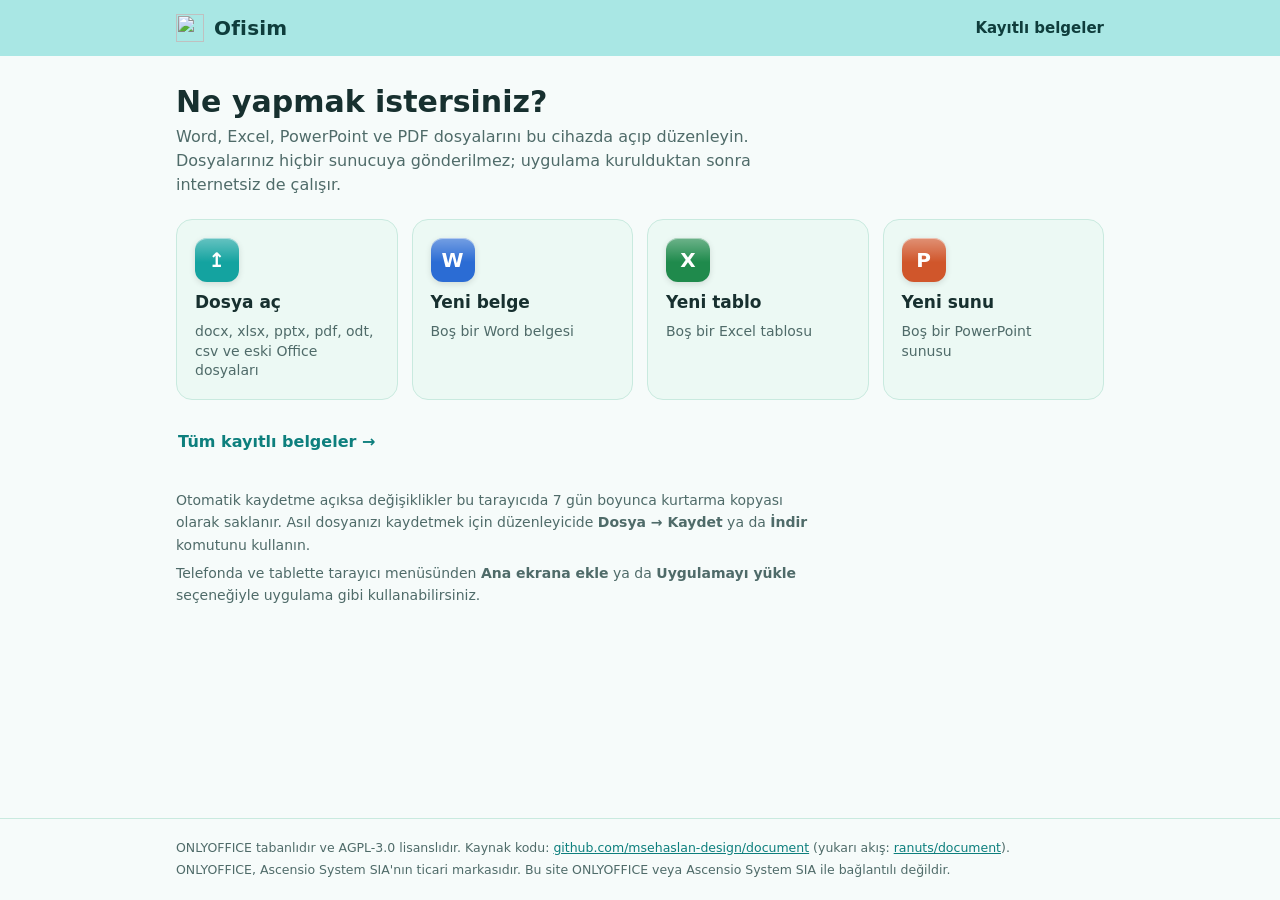
==== index.html @ 385ebc51 "feat(fork): Turkish-first shell and homepage - Turkish (tr) shell language with a complete message t" ====
<!doctype html>
<html lang="tr">
  <head>
    <meta charset="UTF-8" />
    <meta name="viewport" content="width=device-width, initial-scale=1.0, viewport-fit=cover" />
    <link rel="icon" type="image/svg+xml" href="/icons/document.svg" />
    <link rel="icon" type="image/png" sizes="32x32" href="/icons/document-32.png" />
    <link rel="apple-touch-icon" sizes="180x180" href="/icons/document-180.png" />
    <link rel="manifest" href="/manifest.json" />
    <!-- Deep links (?new=, ?file=, ?src=, ?open= ...) and embedding belong to the
         editor: forward them before anything renders. Same rule as upstream. -->
    <script>
      (function () {
        try {
          var q = location.search;
          var deep = /[?&](file|src|new|open|embed|embedded|readonly|agent)(=|&|$)/.test(q);
          var framed = window.parent !== window;
          if (deep || framed) {
            location.replace('/editor' + (q || (framed ? '?embed=1' : '')) + location.hash);
          }
        } catch (e) {}
      })();
    </script>
    <meta name="theme-color" content="#a9e7e4" />
    <meta name="mobile-web-app-capable" content="yes" />
    <meta name="robots" content="noindex" />
    <title>Ofisim</title>
    <meta
      name="description"
      content="Word, Excel, PowerPoint ve PDF dosyalarını tarayıcıda açın ve düzenleyin. Dosyalar cihazınızdan çıkmaz."
    />
    <style>
      /* This fork's homepage (Turkish), copied verbatim to the site root by
         bin/build-pages.mjs. Bulut look: light turquoise top bar, mint cards,
         buttons with a light top edge. No external assets. */
      :root {
        --bar: #a9e7e4;
        --bar-ink: #0f3d3c;
        --bg: #f6fbfa;
        --ink: #17302f;
        --muted: #4f6b69;
        --card: #ecf9f4;
        --card-line: #c9eadf;
        --accent: #14a3a0;
        --accent-dark: #0d7f7d;
        --word: #2b6cd4;
        --cell: #1f8a4c;
        --slide: #d0562b;
        --radius: 16px;
        font-family:
          'Inter',
          system-ui,
          -apple-system,
          'Segoe UI',
          Roboto,
          'Helvetica Neue',
          Arial,
          sans-serif;
        color: var(--ink);
        background: var(--bg);
      }
      @media (prefers-color-scheme: dark) {
        :root {
          --bar: #1d4746;
          --bar-ink: #dff7f5;
          --bg: #101a1a;
          --ink: #e5f2f0;
          --muted: #9fb8b5;
          --card: #172726;
          --card-line: #284241;
          --accent: #3cc6c2;
          --accent-dark: #7fdcd9;
        }
      }
      * {
        box-sizing: border-box;
      }
      body {
        margin: 0;
        min-height: 100vh;
        background: var(--bg);
        display: flex;
        flex-direction: column;
      }
      header {
        background: var(--bar);
        color: var(--bar-ink);
        padding: 14px 0;
        padding-top: max(14px, env(safe-area-inset-top));
      }
      .bar {
        max-width: 960px;
        margin: 0 auto;
        padding: 0 16px;
        display: flex;
        align-items: center;
        justify-content: space-between;
        gap: 12px;
      }
      .brand {
        display: flex;
        align-items: center;
        gap: 10px;
        font-weight: 700;
        font-size: 20px;
        letter-spacing: 0.2px;
      }
      .brand img {
        width: 28px;
        height: 28px;
      }
      .bar a {
        color: var(--bar-ink);
        text-decoration: none;
        font-weight: 600;
        font-size: 15px;
      }
      main {
        flex: 1;
        width: 100%;
        max-width: 960px;
        margin: 0 auto;
        padding: 24px 16px 32px;
      }
      h1 {
        font-size: clamp(22px, 4vw, 30px);
        margin: 4px 0 6px;
      }
      .lead {
        color: var(--muted);
        margin: 0 0 22px;
        font-size: 16px;
        line-height: 1.5;
        max-width: 62ch;
      }
      .grid {
        display: grid;
        grid-template-columns: repeat(auto-fit, minmax(200px, 1fr));
        gap: 14px;
      }
      .tile {
        display: flex;
        flex-direction: column;
        gap: 10px;
        align-items: flex-start;
        background: var(--card);
        border: 1px solid var(--card-line);
        border-radius: var(--radius);
        padding: 18px;
        color: inherit;
        text-decoration: none;
        cursor: pointer;
        font: inherit;
        text-align: left;
        transition:
          transform 0.12s ease,
          box-shadow 0.12s ease;
      }
      .tile:hover {
        transform: translateY(-2px);
        box-shadow: 0 6px 18px rgba(16, 80, 78, 0.12);
      }
      .tile:focus-visible {
        outline: none;
        box-shadow: 0 0 0 3px var(--accent);
      }
      .icon {
        width: 44px;
        height: 44px;
        border-radius: 12px;
        display: grid;
        place-items: center;
        color: #fff;
        font-weight: 800;
        font-size: 20px;
        background:
          linear-gradient(to bottom, rgba(255, 255, 255, 0.35), rgba(255, 255, 255, 0) 55%), var(--c, var(--accent));
        box-shadow:
          inset 0 1px 0 rgba(255, 255, 255, 0.45),
          0 2px 6px rgba(0, 0, 0, 0.12);
      }
      .tile b {
        font-size: 17px;
      }
      .tile span {
        color: var(--muted);
        font-size: 14px;
        line-height: 1.4;
      }
      .doc .icon {
        --c: var(--word);
      }
      .sheet .icon {
        --c: var(--cell);
      }
      .slides .icon {
        --c: var(--slide);
      }
      .recent {
        margin-top: 22px;
        display: flex;
        flex-wrap: wrap;
        gap: 10px 18px;
        align-items: center;
      }
      .recent [data-recent-slot] a {
        display: inline-block;
        color: #fff;
        text-decoration: none;
        font-weight: 600;
        font-size: 15px;
        padding: 10px 16px;
        border-radius: 12px;
        background: linear-gradient(to bottom, rgba(255, 255, 255, 0.3), rgba(255, 255, 255, 0) 55%), var(--accent);
        box-shadow:
          inset 0 1px 0 rgba(255, 255, 255, 0.4),
          0 2px 6px rgba(0, 0, 0, 0.12);
      }
      .recent a.plain {
        color: var(--accent-dark);
        font-weight: 600;
        text-decoration: none;
        padding: 10px 2px;
      }
      .notes {
        margin-top: 28px;
        color: var(--muted);
        font-size: 14px;
        line-height: 1.6;
      }
      .notes p {
        margin: 6px 0;
        max-width: 72ch;
      }
      footer {
        padding: 16px 0;
        padding-bottom: max(16px, env(safe-area-inset-bottom));
        border-top: 1px solid var(--card-line);
      }
      footer p {
        max-width: 960px;
        margin: 4px auto;
        padding: 0 16px;
        color: var(--muted);
        font-size: 12.5px;
        line-height: 1.5;
      }
      footer a {
        color: var(--accent-dark);
      }
    </style>
    <script src="/open-local.js" defer></script>
    <script src="/landing-prefetch.js" defer></script>
    <script src="/history-recent.js" defer></script>
  </head>
  <body>
    <header>
      <div class="bar">
        <div class="brand"><img src="/icons/document.svg" alt="" />Ofisim</div>
        <a href="/history?locale=tr">Kayıtlı belgeler</a>
      </div>
    </header>
    <main>
      <h1>Ne yapmak istersiniz?</h1>
      <p class="lead">
        Word, Excel, PowerPoint ve PDF dosyalarını bu cihazda açıp düzenleyin. Dosyalarınız hiçbir sunucuya gönderilmez;
        uygulama kurulduktan sonra internetsiz de çalışır.
      </p>
      <div class="grid">
        <button type="button" class="tile open" data-open-local="/editor?locale=tr&open=local">
          <div class="icon" aria-hidden="true">↥</div>
          <b>Dosya aç</b>
          <span>docx, xlsx, pptx, pdf, odt, csv ve eski Office dosyaları</span>
        </button>
        <a class="tile doc" href="/editor?new=docx&locale=tr">
          <div class="icon" aria-hidden="true">W</div>
          <b>Yeni belge</b>
          <span>Boş bir Word belgesi</span>
        </a>
        <a class="tile sheet" href="/editor?new=xlsx&locale=tr">
          <div class="icon" aria-hidden="true">X</div>
          <b>Yeni tablo</b>
          <span>Boş bir Excel tablosu</span>
        </a>
        <a class="tile slides" href="/editor?new=pptx&locale=tr">
          <div class="icon" aria-hidden="true">P</div>
          <b>Yeni sunu</b>
          <span>Boş bir PowerPoint sunusu</span>
        </a>
      </div>
      <div class="recent">
        <span data-recent-slot data-recent-label="Kaldığınız yerden devam edin:" hidden></span>
        <a class="plain" href="/history?locale=tr">Tüm kayıtlı belgeler →</a>
      </div>
      <div class="notes">
        <p>
          Otomatik kaydetme açıksa değişiklikler bu tarayıcıda 7 gün boyunca kurtarma kopyası olarak saklanır. Asıl
          dosyanızı kaydetmek için düzenleyicide <b>Dosya → Kaydet</b> ya da <b>İndir</b> komutunu kullanın.
        </p>
        <p>
          Telefonda ve tablette tarayıcı menüsünden <b>Ana ekrana ekle</b> ya da <b>Uygulamayı yükle</b> seçeneğiyle
          uygulama gibi kullanabilirsiniz.
        </p>
      </div>
    </main>
    <footer>
      <p>
        ONLYOFFICE tabanlıdır ve AGPL-3.0 lisanslıdır. Kaynak kodu:
        <a href="https://github.com/msehaslan-design/document">github.com/msehaslan-design/document</a> (yukarı akış:
        <a href="https://github.com/ranuts/document">ranuts/document</a>).
      </p>
      <p>
        ONLYOFFICE, Ascensio System SIA'nın ticari markasıdır. Bu site ONLYOFFICE veya Ascensio System SIA ile
        bağlantılı değildir.
      </p>
    </footer>
    <!-- Registers the service worker (offline use) and promotes a waiting one on
         this page when no editor window is open. See public/sw-register.js. -->
    <script src="/sw-register.js" defer></script>
  </body>
</html>
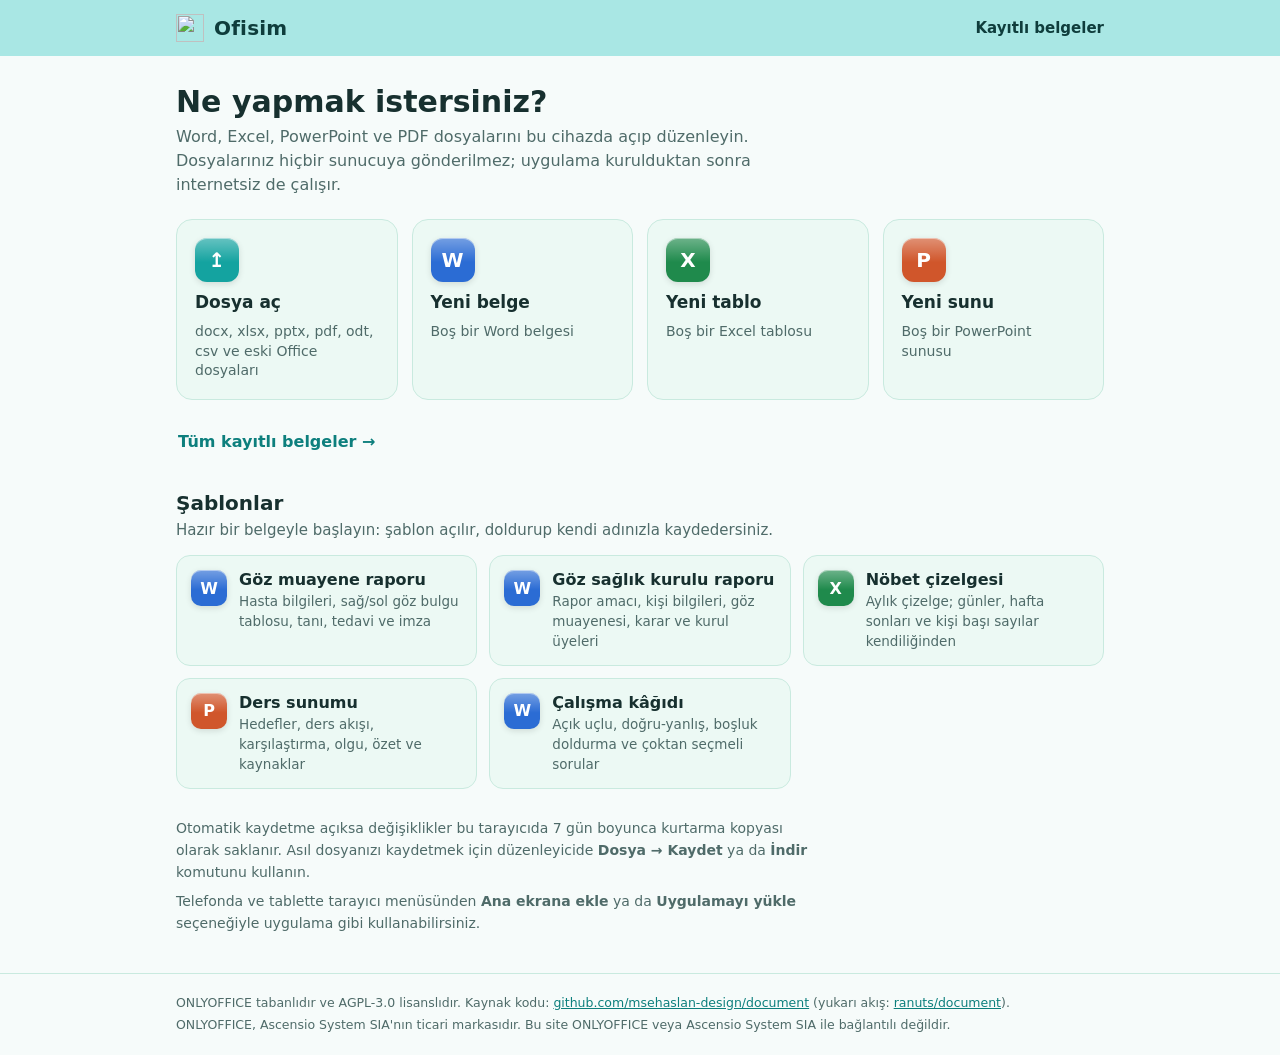
==== commit a318f279: "feat(templates): five Turkish templates on the homepage A "Şablonlar" section opens ready documents " ====
--- a/index.html
+++ b/index.html
@@ -222,6 +222,63 @@
         text-decoration: none;
         padding: 10px 2px;
       }
+      .templates {
+        margin-top: 30px;
+      }
+      .templates h2 {
+        font-size: 20px;
+        margin: 0 0 4px;
+      }
+      .templates > p {
+        color: var(--muted);
+        margin: 0 0 14px;
+        font-size: 15px;
+        line-height: 1.5;
+      }
+      .tgrid {
+        display: grid;
+        grid-template-columns: repeat(auto-fit, minmax(260px, 1fr));
+        gap: 12px;
+      }
+      .tcard {
+        display: flex;
+        gap: 12px;
+        align-items: flex-start;
+        background: var(--card);
+        border: 1px solid var(--card-line);
+        border-radius: 14px;
+        padding: 14px;
+        color: inherit;
+        text-decoration: none;
+        transition:
+          transform 0.12s ease,
+          box-shadow 0.12s ease;
+      }
+      .tcard:hover {
+        transform: translateY(-2px);
+        box-shadow: 0 6px 18px rgba(16, 80, 78, 0.12);
+      }
+      .tcard:focus-visible {
+        outline: none;
+        box-shadow: 0 0 0 3px var(--accent);
+      }
+      .tcard .icon {
+        width: 36px;
+        height: 36px;
+        border-radius: 10px;
+        font-size: 16px;
+        flex: none;
+      }
+      .tcard b {
+        display: block;
+        font-size: 16px;
+        margin-bottom: 2px;
+      }
+      .tcard span {
+        color: var(--muted);
+        font-size: 13.5px;
+        line-height: 1.4;
+      }
       .notes {
         margin-top: 28px;
         color: var(--muted);
@@ -267,22 +324,22 @@
         uygulama kurulduktan sonra internetsiz de çalışır.
       </p>
       <div class="grid">
-        <button type="button" class="tile open" data-open-local="/editor?locale=tr&open=local">
+        <button type="button" id="hero-open" class="tile open" data-open-local="/editor?locale=tr&open=local">
           <div class="icon" aria-hidden="true">↥</div>
           <b>Dosya aç</b>
           <span>docx, xlsx, pptx, pdf, odt, csv ve eski Office dosyaları</span>
         </button>
-        <a class="tile doc" href="/editor?new=docx&locale=tr">
+        <a id="hero-new-docx" class="tile doc" href="/editor?new=docx&locale=tr">
           <div class="icon" aria-hidden="true">W</div>
           <b>Yeni belge</b>
           <span>Boş bir Word belgesi</span>
         </a>
-        <a class="tile sheet" href="/editor?new=xlsx&locale=tr">
+        <a id="hero-new-xlsx" class="tile sheet" href="/editor?new=xlsx&locale=tr">
           <div class="icon" aria-hidden="true">X</div>
           <b>Yeni tablo</b>
           <span>Boş bir Excel tablosu</span>
         </a>
-        <a class="tile slides" href="/editor?new=pptx&locale=tr">
+        <a id="hero-new-pptx" class="tile slides" href="/editor?new=pptx&locale=tr">
           <div class="icon" aria-hidden="true">P</div>
           <b>Yeni sunu</b>
           <span>Boş bir PowerPoint sunusu</span>
@@ -292,6 +349,59 @@
         <span data-recent-slot data-recent-label="Kaldığınız yerden devam edin:" hidden></span>
         <a class="plain" href="/history?locale=tr">Tüm kayıtlı belgeler →</a>
       </div>
+      <section class="templates" aria-labelledby="sablonlar">
+        <h2 id="sablonlar">Şablonlar</h2>
+        <p>Hazır bir belgeyle başlayın: şablon açılır, doldurup kendi adınızla kaydedersiniz.</p>
+        <div class="tgrid">
+          <a
+            class="tcard doc"
+            href="/editor?file=/templates/goz-muayene-raporu.docx&name=G%C3%B6z%20muayene%20raporu.docx&locale=tr"
+          >
+            <div class="icon" aria-hidden="true">W</div>
+            <div>
+              <b>Göz muayene raporu</b>
+              <span>Hasta bilgileri, sağ/sol göz bulgu tablosu, tanı, tedavi ve imza</span>
+            </div>
+          </a>
+          <a
+            class="tcard doc"
+            href="/editor?file=/templates/goz-saglik-kurulu-raporu.docx&name=G%C3%B6z%20sa%C4%9Fl%C4%B1k%20kurulu%20raporu.docx&locale=tr"
+          >
+            <div class="icon" aria-hidden="true">W</div>
+            <div>
+              <b>Göz sağlık kurulu raporu</b>
+              <span>Rapor amacı, kişi bilgileri, göz muayenesi, karar ve kurul üyeleri</span>
+            </div>
+          </a>
+          <a
+            class="tcard sheet"
+            href="/editor?file=/templates/nobet-cizelgesi.xlsx&name=N%C3%B6bet%20%C3%A7izelgesi.xlsx&locale=tr"
+          >
+            <div class="icon" aria-hidden="true">X</div>
+            <div>
+              <b>Nöbet çizelgesi</b>
+              <span>Aylık çizelge; günler, hafta sonları ve kişi başı sayılar kendiliğinden</span>
+            </div>
+          </a>
+          <a class="tcard slides" href="/editor?file=/templates/ders-sunumu.pptx&name=Ders%20sunumu.pptx&locale=tr">
+            <div class="icon" aria-hidden="true">P</div>
+            <div>
+              <b>Ders sunumu</b>
+              <span>Hedefler, ders akışı, karşılaştırma, olgu, özet ve kaynaklar</span>
+            </div>
+          </a>
+          <a
+            class="tcard doc"
+            href="/editor?file=/templates/calisma-kagidi.docx&name=%C3%87al%C4%B1%C5%9Fma%20k%C3%A2%C4%9F%C4%B1d%C4%B1.docx&locale=tr"
+          >
+            <div class="icon" aria-hidden="true">W</div>
+            <div>
+              <b>Çalışma kâğıdı</b>
+              <span>Açık uçlu, doğru-yanlış, boşluk doldurma ve çoktan seçmeli sorular</span>
+            </div>
+          </a>
+        </div>
+      </section>
       <div class="notes">
         <p>
           Otomatik kaydetme açıksa değişiklikler bu tarayıcıda 7 gün boyunca kurtarma kopyası olarak saklanır. Asıl
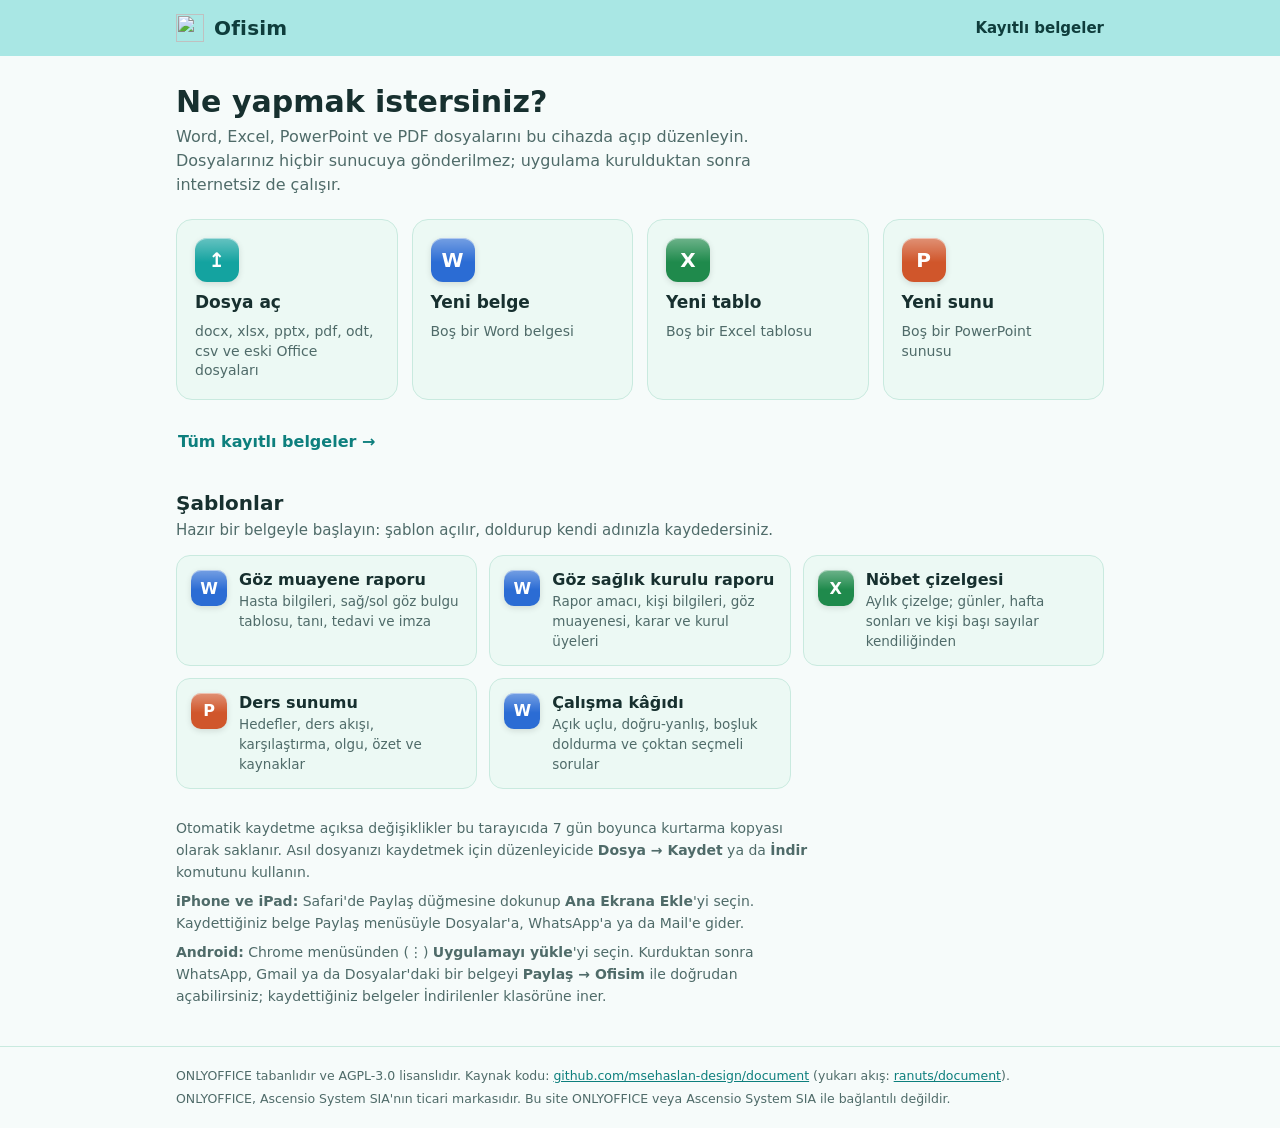
==== commit 7afe54b7: "feat(mobile): share sheet on save, Android share target Phones and tablets, Android and iPhone:  - S" ====
--- a/index.html
+++ b/index.html
@@ -23,6 +23,8 @@
     </script>
     <meta name="theme-color" content="#a9e7e4" />
     <meta name="mobile-web-app-capable" content="yes" />
+    <meta name="apple-mobile-web-app-capable" content="yes" />
+    <meta name="apple-mobile-web-app-title" content="Ofisim" />
     <meta name="robots" content="noindex" />
     <title>Ofisim</title>
     <meta
@@ -407,9 +409,14 @@
           Otomatik kaydetme açıksa değişiklikler bu tarayıcıda 7 gün boyunca kurtarma kopyası olarak saklanır. Asıl
           dosyanızı kaydetmek için düzenleyicide <b>Dosya → Kaydet</b> ya da <b>İndir</b> komutunu kullanın.
         </p>
-        <p>
-          Telefonda ve tablette tarayıcı menüsünden <b>Ana ekrana ekle</b> ya da <b>Uygulamayı yükle</b> seçeneğiyle
-          uygulama gibi kullanabilirsiniz.
+        <p id="install-ios">
+          <b>iPhone ve iPad:</b> Safari'de Paylaş düğmesine dokunup <b>Ana Ekrana Ekle</b>'yi seçin. Kaydettiğiniz belge
+          Paylaş menüsüyle Dosyalar'a, WhatsApp'a ya da Mail'e gider.
+        </p>
+        <p id="install-android">
+          <b>Android:</b> Chrome menüsünden (⋮) <b>Uygulamayı yükle</b>'yi seçin. Kurduktan sonra WhatsApp, Gmail ya da
+          Dosyalar'daki bir belgeyi <b>Paylaş → Ofisim</b> ile doğrudan açabilirsiniz; kaydettiğiniz belgeler
+          İndirilenler klasörüne iner.
         </p>
       </div>
     </main>
